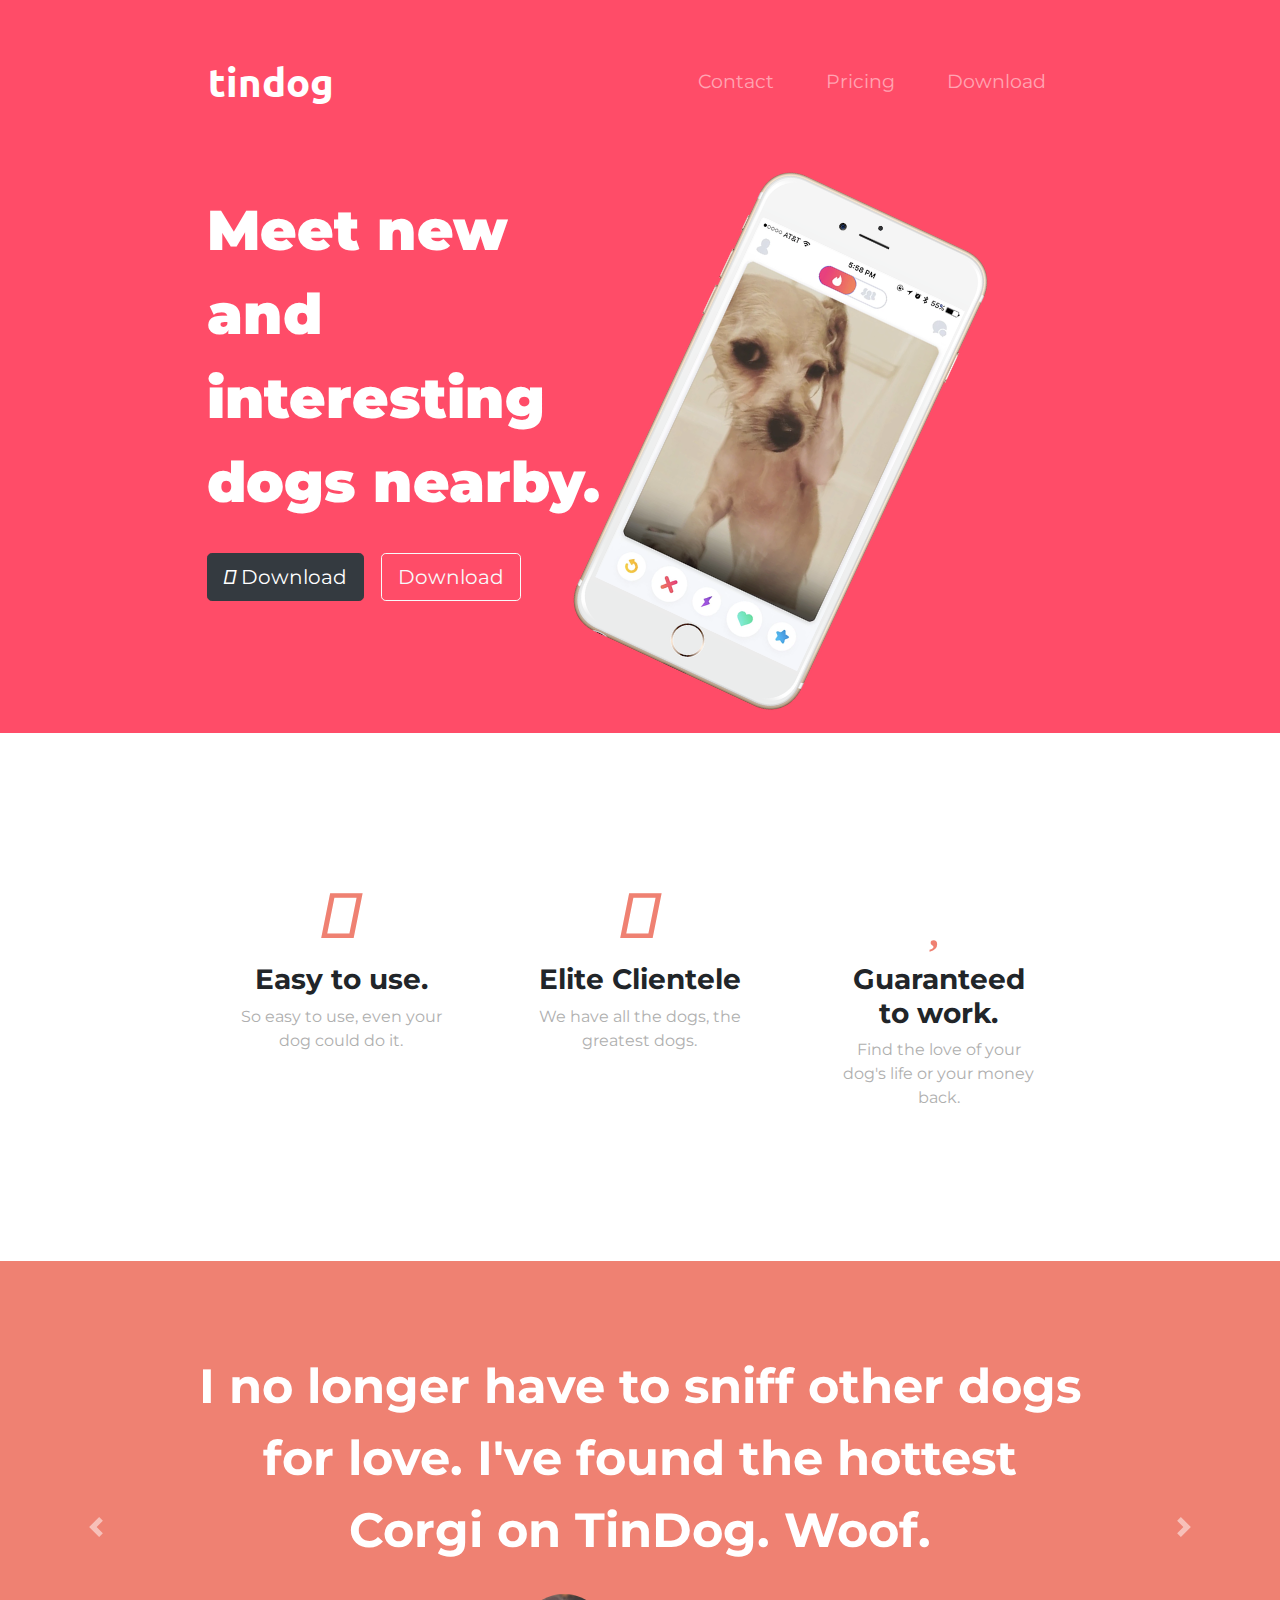
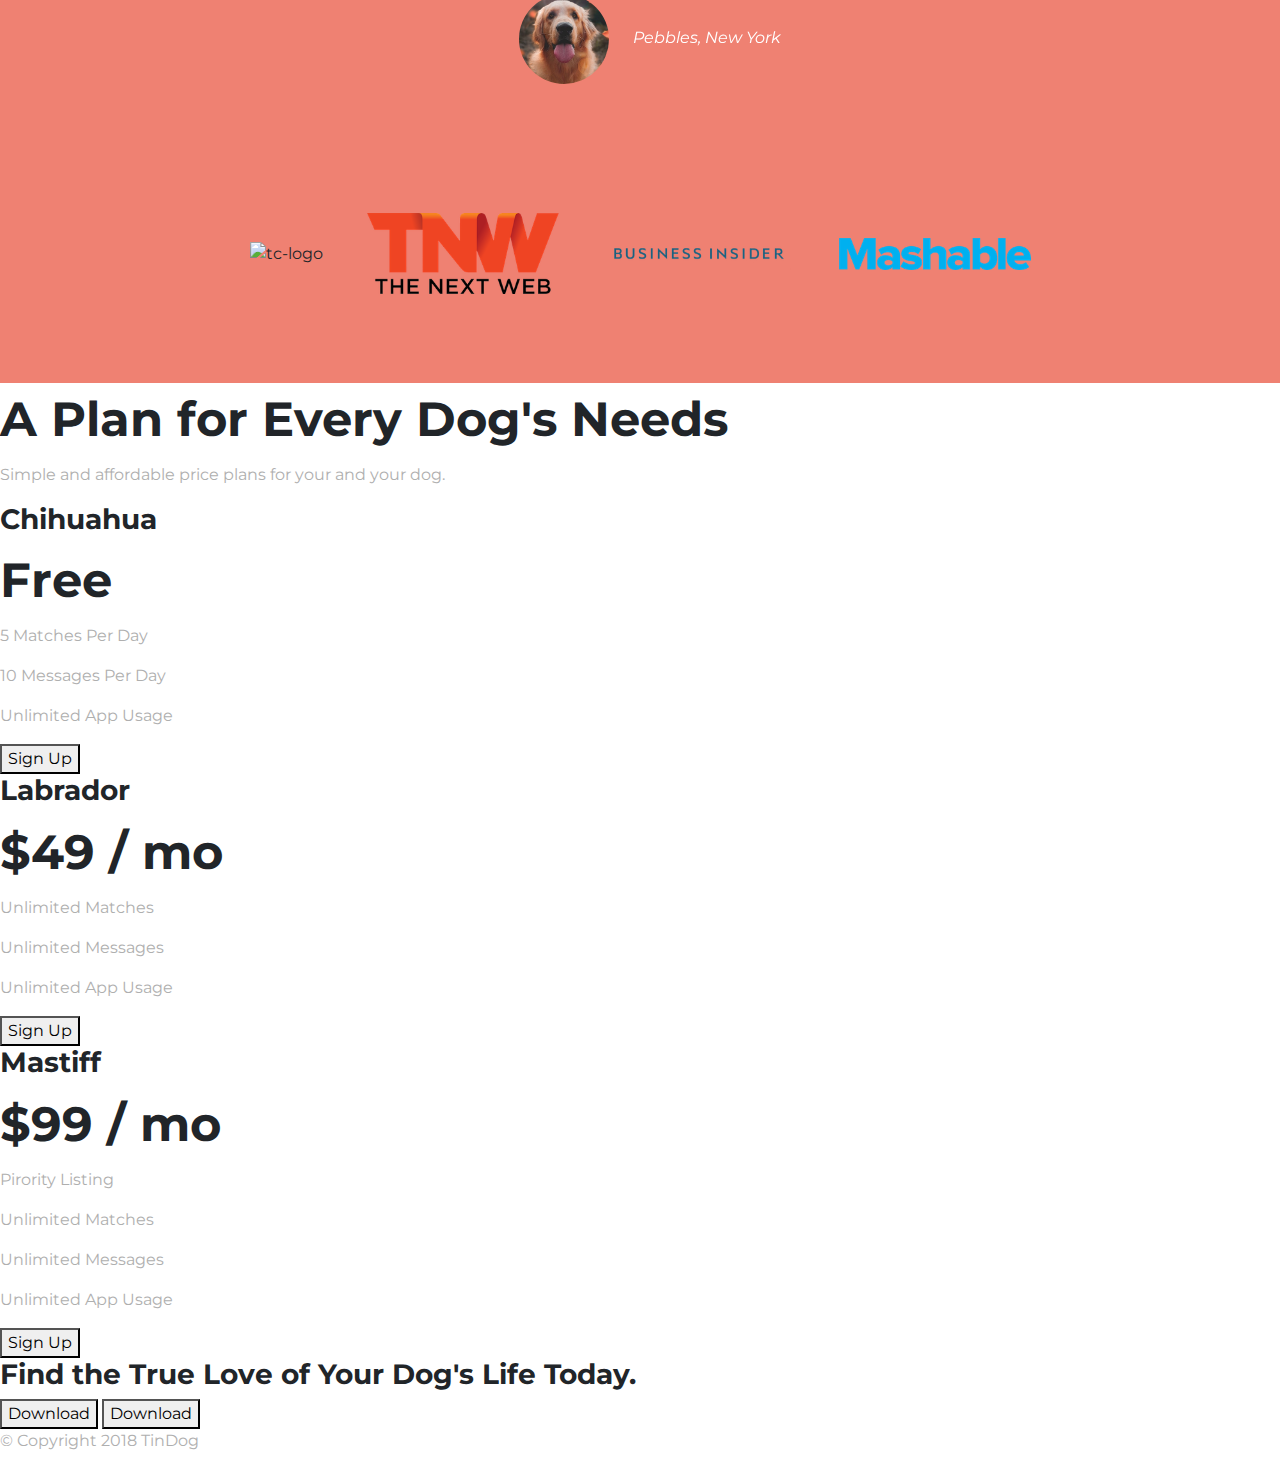
==== Bootstrap-installation/index.html @ c4486a38 "tindog till carousel" ====
<!DOCTYPE html>
<html>

<head>
  <meta charset="utf-8">
  <title>TinDog</title>
  <!-- google fonts -->
  <link href="https://fonts.googleapis.com/css?family=Montserrat:400,900|Ubuntu&display=swap" rel="stylesheet">
  <!-- bootstrap css -->
  <link rel="stylesheet" href="https://stackpath.bootstrapcdn.com/bootstrap/4.3.1/css/bootstrap.min.css" integrity="sha384-ggOyR0iXCbMQv3Xipma34MD+dH/1fQ784/j6cY/iJTQUOhcWr7x9JvoRxT2MZw1T" crossorigin="anonymous">
  <link rel="stylesheet" href="css/styles.css">
  <!-- font awesome -->
  <link href="https://stackpath.bootstrapcdn.com/font-awesome/4.7.0/css/font-awesome.min.css" rel="stylesheet" integrity="sha384-wvfXpqpZZVQGK6TAh5PVlGOfQNHSoD2xbE+QkPxCAFlNEevoEH3Sl0sibVcOQVnN" crossorigin="anonymous">
  <script src="https://kit.fontawesome.com/4f234817d1.js" crossorigin="anonymous"></script>
  <!-- bootstrap script -->
  <script src="https://code.jquery.com/jquery-3.3.1.slim.min.js" integrity="sha384-q8i/X+965DzO0rT7abK41JStQIAqVgRVzpbzo5smXKp4YfRvH+8abtTE1Pi6jizo" crossorigin="anonymous"></script>
  <script src="https://cdnjs.cloudflare.com/ajax/libs/popper.js/1.14.7/umd/popper.min.js" integrity="sha384-UO2eT0CpHqdSJQ6hJty5KVphtPhzWj9WO1clHTMGa3JDZwrnQq4sF86dIHNDz0W1" crossorigin="anonymous"></script>
  <script src="https://stackpath.bootstrapcdn.com/bootstrap/4.3.1/js/bootstrap.min.js" integrity="sha384-JjSmVgyd0p3pXB1rRibZUAYoIIy6OrQ6VrjIEaFf/nJGzIxFDsf4x0xIM+B07jRM" crossorigin="anonymous"></script>
</head>

<body>

  <section id="title">

    <div class="container-fluid">
      <!-- Nav Bar -->
      <nav class="navbar navbar-expand-lg navbar-dark">

        <a class="navbar-brand" href="">tindog</a>

        <button class="navbar-toggler" type="button" data-toggle="collapse" data-target="#navbarTogglerDemo02">
          <span class="navbar-toggler-icon"></span>
        </button>

        <div class="collapse navbar-collapse" id="navbarTogglerDemo02">

          <ul class="navbar-nav ml-auto">
            <li class="nav-item">
              <a class="nav-link" href="">Contact</a>
            </li>
            <li class="nav-item">
              <a class="nav-link" href="">Pricing</a>
            </li>
            <li class="nav-item">
              <a class="nav-link" href="">Download</a>
            </li>
          </ul>

        </div>
      </nav>



      <!-- Title -->
      <div class="row" style="margin: 0px;">
        <div class="col-lg-6">
          <h1>Meet new and interesting dogs nearby.</h1>
          <button type="button" class="btn btn-dark btn-lg download-button"><i class="fab fa-apple"></i> Download</button>
          <button type="button" class="btn btn-outline-light btn-lg download-button"><i class="fab fa-google-play"></i> Download</button>
        </div>
        <div class="col-lg-6">
          <img src="images/iphone6.png" class="title-image" alt="iphone-mockup">
        </div>
      </div>
    </div>

  </section>


  <!-- Features -->

  <section id="features">
    <div class="row" style="margin: 0;">
      <div class="feature-box col-lg-4">
        <i class="icon fas fa-check-circle fa-4x"></i>
        <h3>Easy to use.</h3>
        <p>So easy to use, even your dog could do it.</p>
      </div>

      <div class="feature-box col-lg-4">
        <i class="icon fas fa-bullseye fa-4x"></i>
        <h3>Elite Clientele</h3>
        <p>We have all the dogs, the greatest dogs.</p>
      </div>

      <div class="feature-box col-lg-4">
        <i class="icon fas fa-heart fa-4x"></i>
        <h3>Guaranteed to work.</h3>
        <p>Find the love of your dog's life or your money back.</p>
      </div>
    </div>
  </section>


  <!-- Testimonials -->

  <section id="testimonials">

    <div id="testimonial-carousel" class="carousel slide" data-ride="false">
      <div class="carousel-inner">
        <div class="carousel-item active" >
          <h2>I no longer have to sniff other dogs for love. I've found the hottest Corgi on TinDog. Woof.</h2>
          <img src="images/dog-img.jpg" alt="dog-profile" class="testimonial-image">
          <em>Pebbles, New York</em>
        </div>
        <div class="carousel-item" >
          <h2 class="testimonial-text">My dog used to be so lonely, but with TinDog's help, they've found the love of their life. I think.</h2>
          <img class="testimonial-image" src="images/lady-img.jpg" alt="lady-profile">
          <em>Beverly, Illinois</em>
        </div>
      </div>
      <a class="carousel-control-prev" href="#testimonial-carousel" role="button" data-slide="prev">
        <span class="carousel-control-prev-icon" aria-hidden="true"></span>
      </a>
      <a class="carousel-control-next" href="#testimonial-carousel" role="button" data-slide="next">
        <span class="carousel-control-next-icon" aria-hidden="true"></span>
      </a>
    </div>





  </section>


  <!-- Press -->

  <section id="press">
    <img class="press-logo" src="images/techcrunch.png" alt="tc-logo">
    <img class="press-logo" src="images/tnw.png" alt="tnw-logo">
    <img class="press-logo" src="images/bizinsider.png" alt="biz-insider-logo">
    <img class="press-logo" src="images/mashable.png" alt="mashable-logo">

  </section>


  <!-- Pricing -->

  <section id="pricing">

    <h2>A Plan for Every Dog's Needs</h2>
    <p>Simple and affordable price plans for your and your dog.</p>


    <h3>Chihuahua</h3>
    <h2>Free</h2>
    <p>5 Matches Per Day</p>
    <p>10 Messages Per Day</p>
    <p>Unlimited App Usage</p>
    <button type="button">Sign Up</button>


    <h3>Labrador</h3>
    <h2>$49 / mo</h2>
    <p>Unlimited Matches</p>
    <p>Unlimited Messages</p>
    <p>Unlimited App Usage</p>
    <button type="button">Sign Up</button>


    <h3>Mastiff</h3>
    <h2>$99 / mo</h2>
    <p>Pirority Listing</p>
    <p>Unlimited Matches</p>
    <p>Unlimited Messages</p>
    <p>Unlimited App Usage</p>
    <button type="button">Sign Up</button>

  </section>


  <!-- Call to Action -->

  <section id="cta">

    <h3>Find the True Love of Your Dog's Life Today.</h3>
    <button type="button">Download</button>
    <button type="button">Download</button>

  </section>


  <!-- Footer -->

  <footer id="footer">

    <p>© Copyright 2018 TinDog</p>

  </footer>


</body>

</html>
---- Bootstrap-installation/css/styles.css ----
#title
{
  background-color: #ff4c68;
  color: #fff;
}

body
{
  font-family: "Montserrat";
  font-weight: 400;
}

.container-fluid
{
  padding: 3% 15%;

}

h1
{
  font-family: "Montserrat";
  font-weight: 900;
  font-size: 3.5rem;
  line-height: 1.5;
}

h2
{
  font-family: "Montserrat";
  font-weight: bold;
  font-size: 3rem;
  line-height: 1.5;
}

h3
{
  font-family: "Montserrat";
  font-weight: bold;
}

.rotateimg45 {
  -webkit-transform:rotate(45deg);
  -moz-transform: rotate(45deg);
  -ms-transform: rotate(45deg);
  -o-transform: rotate(45deg);
  transform: rotate(45deg);
}

/* navigation bar */

.navbar-brand
{
  font-family: "Ubuntu";
  font-size: 2.5rem;
  font-weight: bold;
}

.navbar
{
  padding-bottom: 4.5rem;
}

.nav-item
{
  padding: 0 18px;
}

.nav-link
{
  font-size: 1.2rem;
}

/* Download button */
.download-button
{
  margin: 5% 3% 5% 0;
}

.title-image
{
  width: 60%;
  transform: rotate(25deg);
}

#features
{
  padding: 7% 15%;
}

.feature-box
{
  text-align: center;
  padding: 5%;
}

p
{
  color: #afafaf;
}

.icon
{
  color: #ef8172;
  margin-bottom: 1rem;
}
.icon:hover
{
  color: #ff4c68;
}

/* testimonial section */
#testimonials
{
  text-align: center;
  background-color: #ef8172;
  color: #fff;
}

.testimonial-image
{
  width: 10%;
  border-radius: 100%;
  margin: 20px;
}
.carousel-item
{
  padding: 7% 15%;

}

#press
{
  text-align: center;
  background-color: #ef8172;
  padding-bottom: 3%;
}

.press-logo
{
  width: 15%;
  margin: 20px 20px 50px;
}
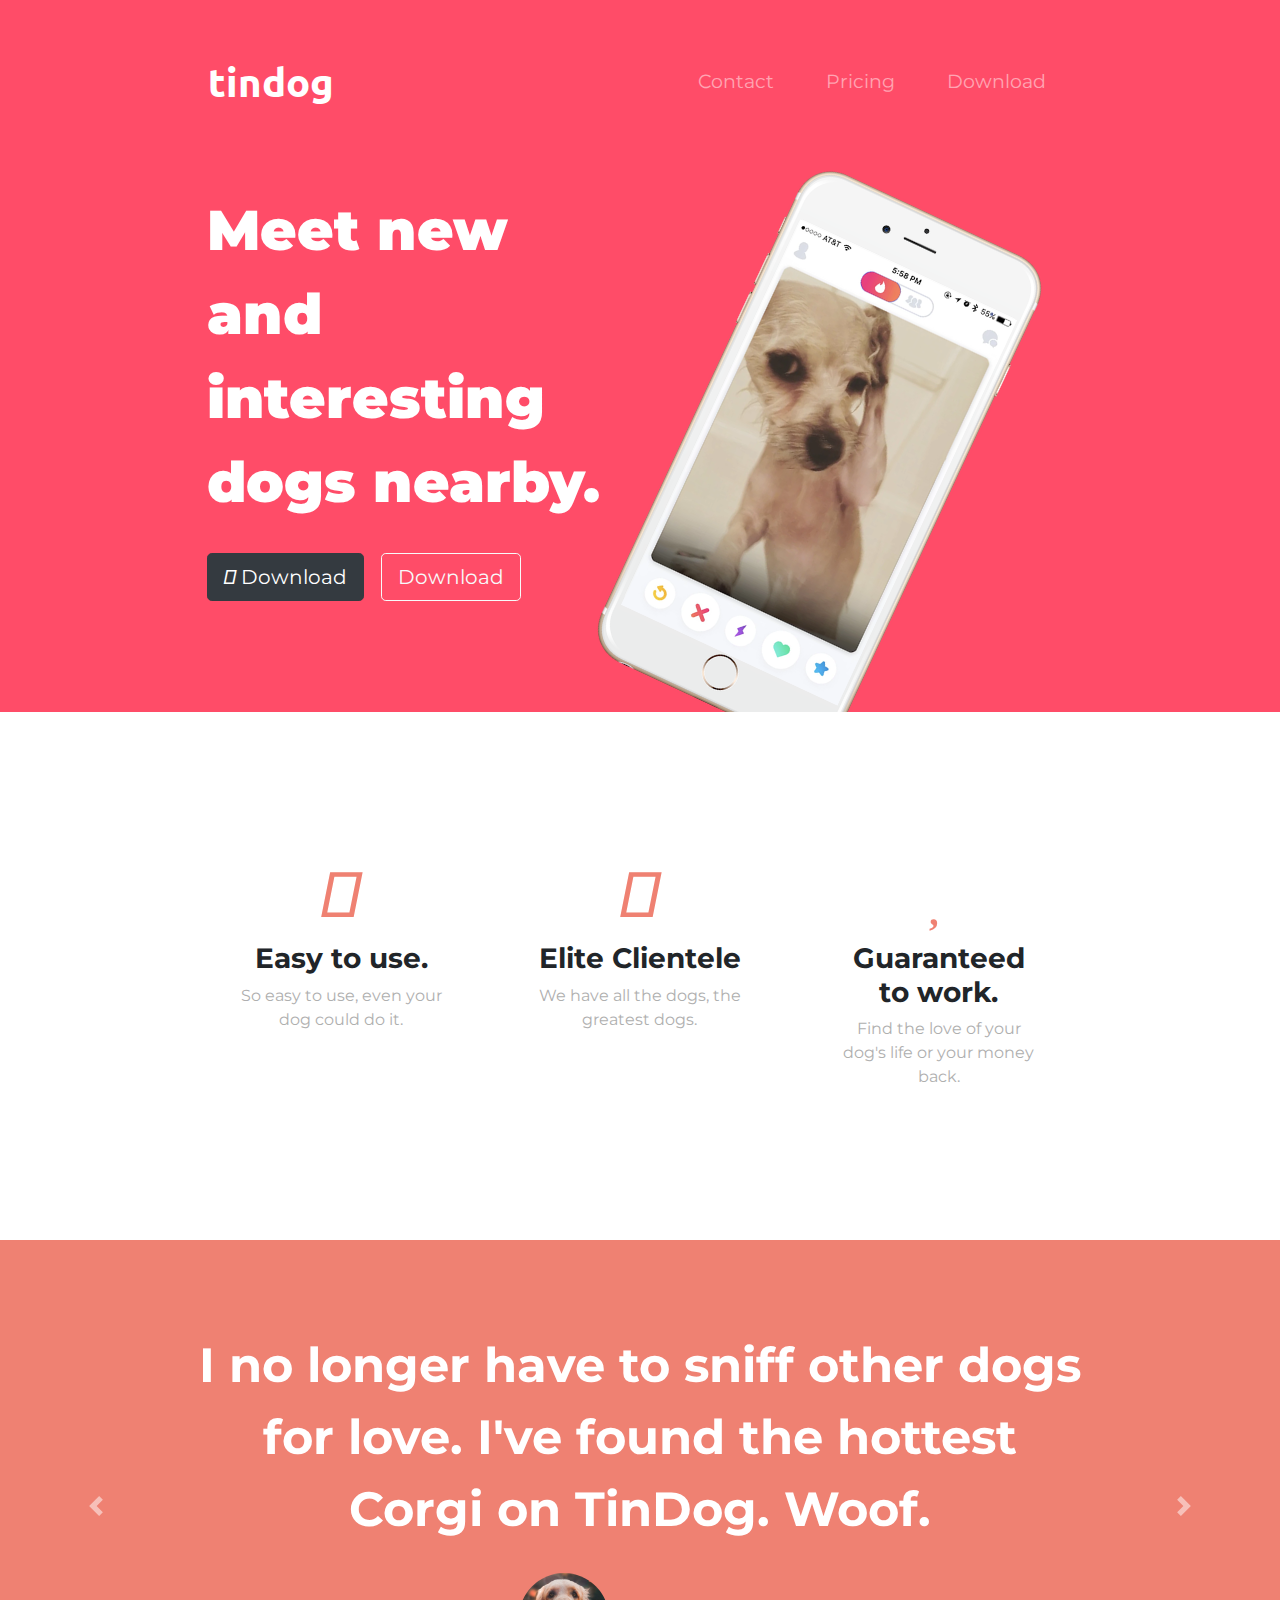
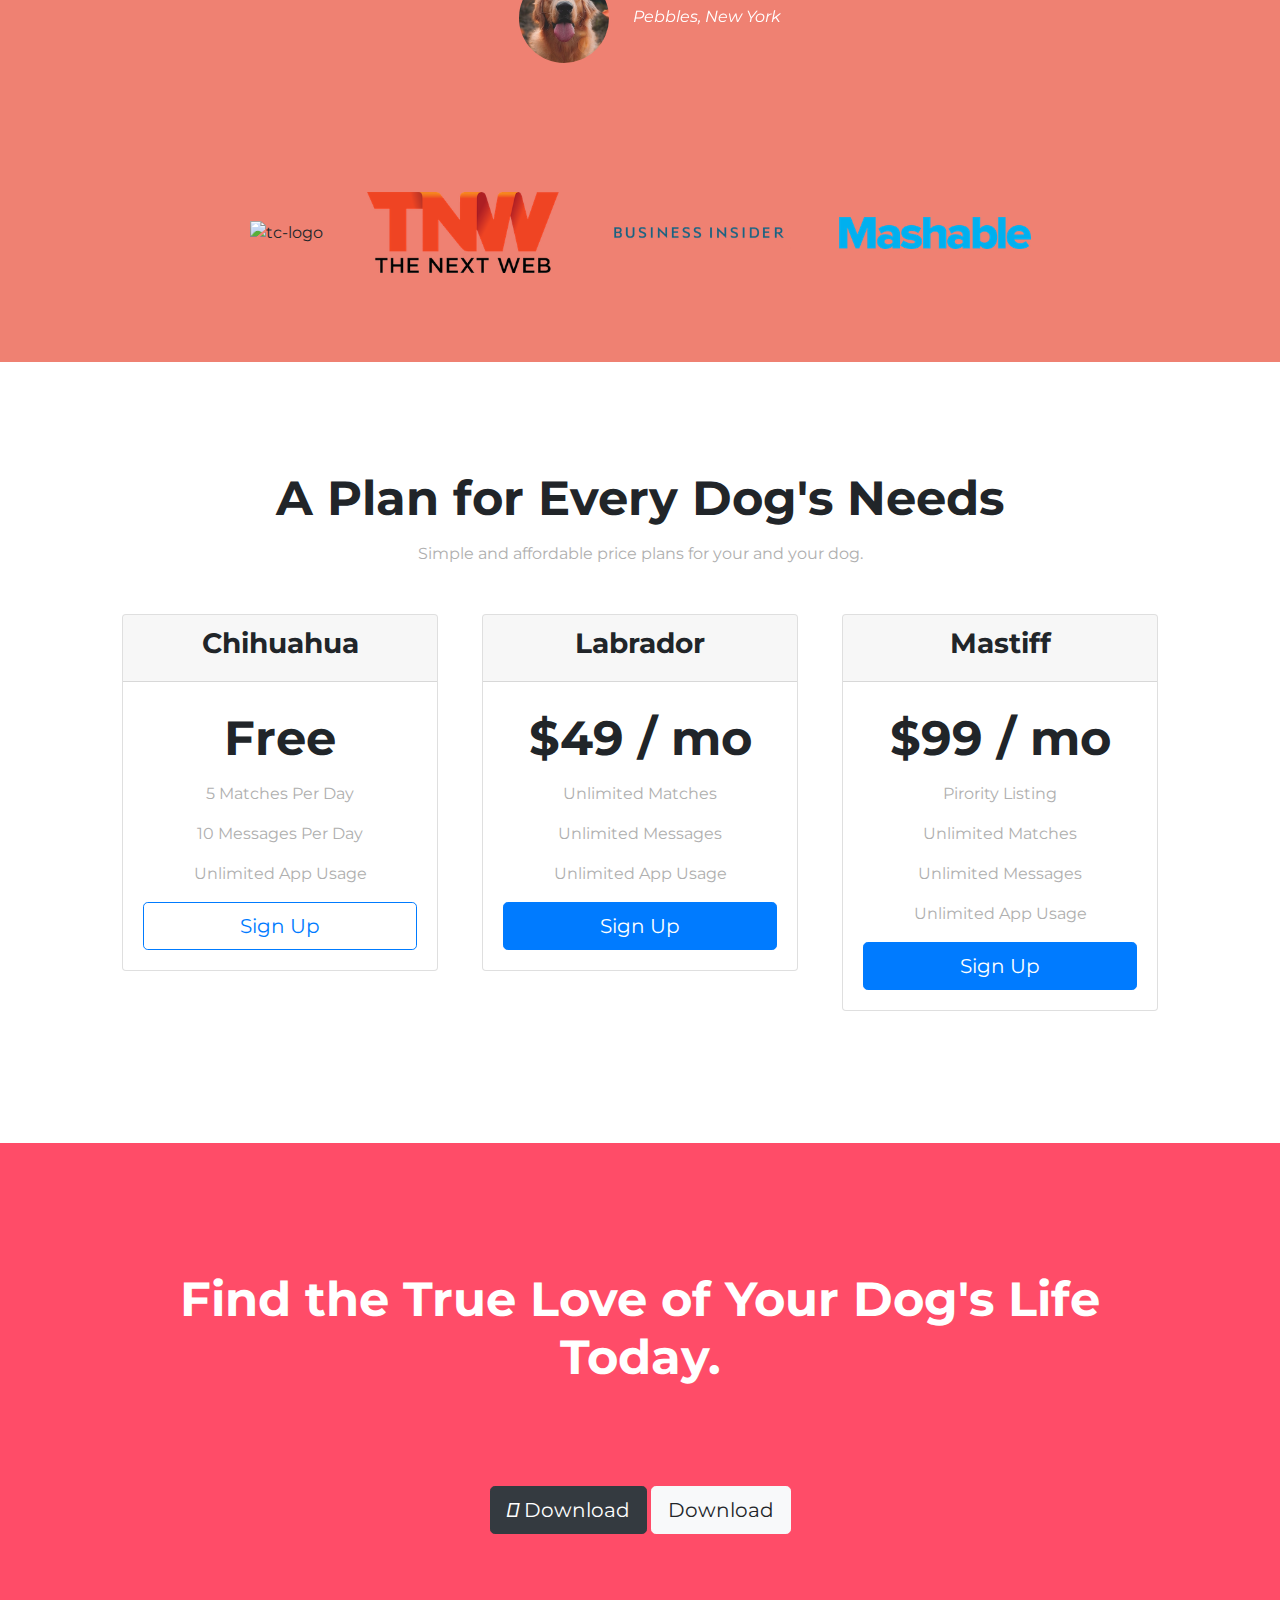
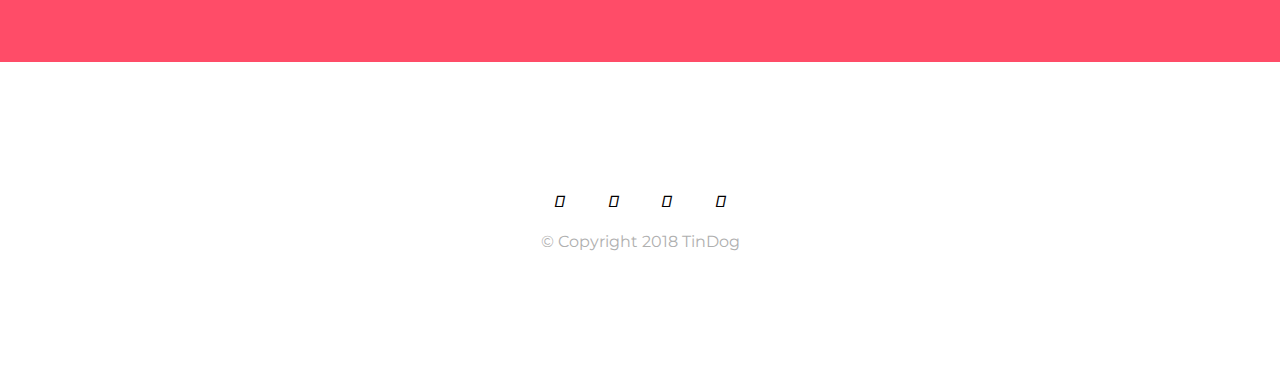
==== commit 9ff8de81: "changes 1" ====
--- a/Bootstrap-installation/index.html
+++ b/Bootstrap-installation/index.html
@@ -36,13 +36,13 @@
 
           <ul class="navbar-nav ml-auto">
             <li class="nav-item">
-              <a class="nav-link" href="">Contact</a>
+              <a class="nav-link" href="#footer">Contact</a>
             </li>
             <li class="nav-item">
-              <a class="nav-link" href="">Pricing</a>
+              <a class="nav-link" href="#pricing">Pricing</a>
             </li>
             <li class="nav-item">
-              <a class="nav-link" href="">Download</a>
+              <a class="nav-link" href="#cta">Download</a>
             </li>
           </ul>
 
@@ -98,12 +98,12 @@
 
     <div id="testimonial-carousel" class="carousel slide" data-ride="false">
       <div class="carousel-inner">
-        <div class="carousel-item active" >
+        <div class="carousel-item active">
           <h2>I no longer have to sniff other dogs for love. I've found the hottest Corgi on TinDog. Woof.</h2>
           <img src="images/dog-img.jpg" alt="dog-profile" class="testimonial-image">
           <em>Pebbles, New York</em>
         </div>
-        <div class="carousel-item" >
+        <div class="carousel-item">
           <h2 class="testimonial-text">My dog used to be so lonely, but with TinDog's help, they've found the love of their life. I think.</h2>
           <img class="testimonial-image" src="images/lady-img.jpg" alt="lady-profile">
           <em>Beverly, Illinois</em>
@@ -142,30 +142,58 @@
     <h2>A Plan for Every Dog's Needs</h2>
     <p>Simple and affordable price plans for your and your dog.</p>
 
-
-    <h3>Chihuahua</h3>
-    <h2>Free</h2>
-    <p>5 Matches Per Day</p>
-    <p>10 Messages Per Day</p>
-    <p>Unlimited App Usage</p>
-    <button type="button">Sign Up</button>
-
-
-    <h3>Labrador</h3>
-    <h2>$49 / mo</h2>
-    <p>Unlimited Matches</p>
-    <p>Unlimited Messages</p>
-    <p>Unlimited App Usage</p>
-    <button type="button">Sign Up</button>
-
-
-    <h3>Mastiff</h3>
-    <h2>$99 / mo</h2>
-    <p>Pirority Listing</p>
-    <p>Unlimited Matches</p>
-    <p>Unlimited Messages</p>
-    <p>Unlimited App Usage</p>
-    <button type="button">Sign Up</button>
+    <div class="row" style="margin: 0;">
+      <div class=" pricing-column col-lg-4">
+        <div class="card">
+          <div class="card-header">
+            <h3>Chihuahua</h3>
+          </div>
+
+          <div class="card-body">
+            <h2>Free</h2>
+            <p>5 Matches Per Day</p>
+            <p>10 Messages Per Day</p>
+            <p>Unlimited App Usage</p>
+            <button type="button" class="btn btn-outline-primary btn-block btn-lg">Sign Up</button>
+          </div>
+        </div>
+      </div>
+
+      <div class="pricing-column col-lg-4">
+        <div class="card">
+          <div class="card-header">
+            <h3>Labrador</h3>
+          </div>
+
+          <div class="card-body">
+            <h2>$49 / mo</h2>
+            <p>Unlimited Matches</p>
+            <p>Unlimited Messages</p>
+            <p>Unlimited App Usage</p>
+            <button type="button" class="btn btn-primary btn-block btn-lg">Sign Up</button>
+          </div>
+        </div>
+      </div>
+
+      <div class="pricing-column col-lg-4">
+        <div class="card">
+          <div class="card-header">
+            <h3>Mastiff</h3>
+          </div>
+
+          <div class="card-body">
+            <h2>$99 / mo</h2>
+            <p>Pirority Listing</p>
+            <p>Unlimited Matches</p>
+            <p>Unlimited Messages</p>
+            <p>Unlimited App Usage</p>
+            <button type="button" class="btn btn-primary btn-block btn-lg">Sign Up</button>
+          </div>
+        </div>
+      </div>
+
+    </div>
+
 
   </section>
 
@@ -174,9 +202,9 @@
 
   <section id="cta">
 
-    <h3>Find the True Love of Your Dog's Life Today.</h3>
-    <button type="button">Download</button>
-    <button type="button">Download</button>
+    <h3 class="cta-heading">Find the True Love of Your Dog's Life Today.</h3>
+    <button type="button" class="btn btn-dark btn-lg"><i class="fab fa-apple"></i>  Download</button>
+    <button type="button" class="btn btn-light btn-lg"><i class="fab fa-google-play"></i>  Download</button>
 
   </section>
 
@@ -184,7 +212,12 @@
   <!-- Footer -->
 
   <footer id="footer">
-
+    <p>
+      <i class="social fab fa-facebook-f"></i>
+      <i class="social fab fa-twitter"></i>
+      <i class="social fab fa-instagram"></i>
+      <i class="social fab fa-linkedin"></i>
+    </p>
     <p>© Copyright 2018 TinDog</p>
 
   </footer>
--- a/Bootstrap-installation/css/styles.css
+++ b/Bootstrap-installation/css/styles.css
@@ -1,8 +1,8 @@
-#title
-{
-  background-color: #ff4c68;
-  color: #fff;
-}
+html
+{
+  scroll-behavior: smooth;
+}
+
 
 body
 {
@@ -10,11 +10,7 @@
   font-weight: 400;
 }
 
-.container-fluid
-{
-  padding: 3% 15%;
-
-}
+
 
 h1
 {
@@ -36,6 +32,17 @@
 {
   font-family: "Montserrat";
   font-weight: bold;
+}
+
+p
+{
+  color: #afafaf;
+}
+
+.container-fluid
+{
+  padding: 3% 15% 7%;
+
 }
 
 .rotateimg45 {
@@ -80,12 +87,10 @@
 {
   width: 60%;
   transform: rotate(25deg);
-}
-
-#features
-{
-  padding: 7% 15%;
-}
+  position: absolute;
+  right: 30%;
+}
+
 
 .feature-box
 {
@@ -93,10 +98,6 @@
   padding: 5%;
 }
 
-p
-{
-  color: #afafaf;
-}
 
 .icon
 {
@@ -108,12 +109,11 @@
   color: #ff4c68;
 }
 
-/* testimonial section */
-#testimonials
-{
-  text-align: center;
-  background-color: #ef8172;
-  color: #fff;
+
+.pricing-column
+{
+
+  padding: 3% 2%;
 }
 
 .testimonial-image
@@ -128,6 +128,56 @@
 
 }
 
+.press-logo
+{
+  width: 15%;
+  margin: 20px 20px 50px;
+}
+
+.cta-heading
+{
+  font-size: 3rem;
+  margin-bottom: 100px;
+}
+
+
+.social
+{
+  color: #000;
+  margin: 0 2%;
+}
+
+
+#features
+{
+  position: relative;
+  background-color: #fff;
+  padding: 7% 15%;
+  z-index: 1;
+}
+
+
+/* testimonial section */
+#testimonials
+{
+  text-align: center;
+  background-color: #ef8172;
+  color: #fff;
+}
+
+#pricing
+{
+  padding: 100px;
+  text-align: center;
+}
+
+
+#title
+{
+  background-color: #ff4c68;
+  color: #fff;
+}
+
 #press
 {
   text-align: center;
@@ -135,8 +185,31 @@
   padding-bottom: 3%;
 }
 
-.press-logo
-{
-  width: 15%;
-  margin: 20px 20px 50px;
-}
+#footer
+{
+  margin: 10%;
+  text-align: center;
+}
+
+#cta
+{
+  padding: 10%;
+  text-align: center;
+  background-color: #ff4c68;
+  color: #fff;
+}
+
+
+
+@media (max-width: 1250px)
+{
+  .title-image
+  {
+    position: static;
+    transform: rotate(0deg);
+  }
+  #title
+  {
+    text-align: center;
+  }
+}
